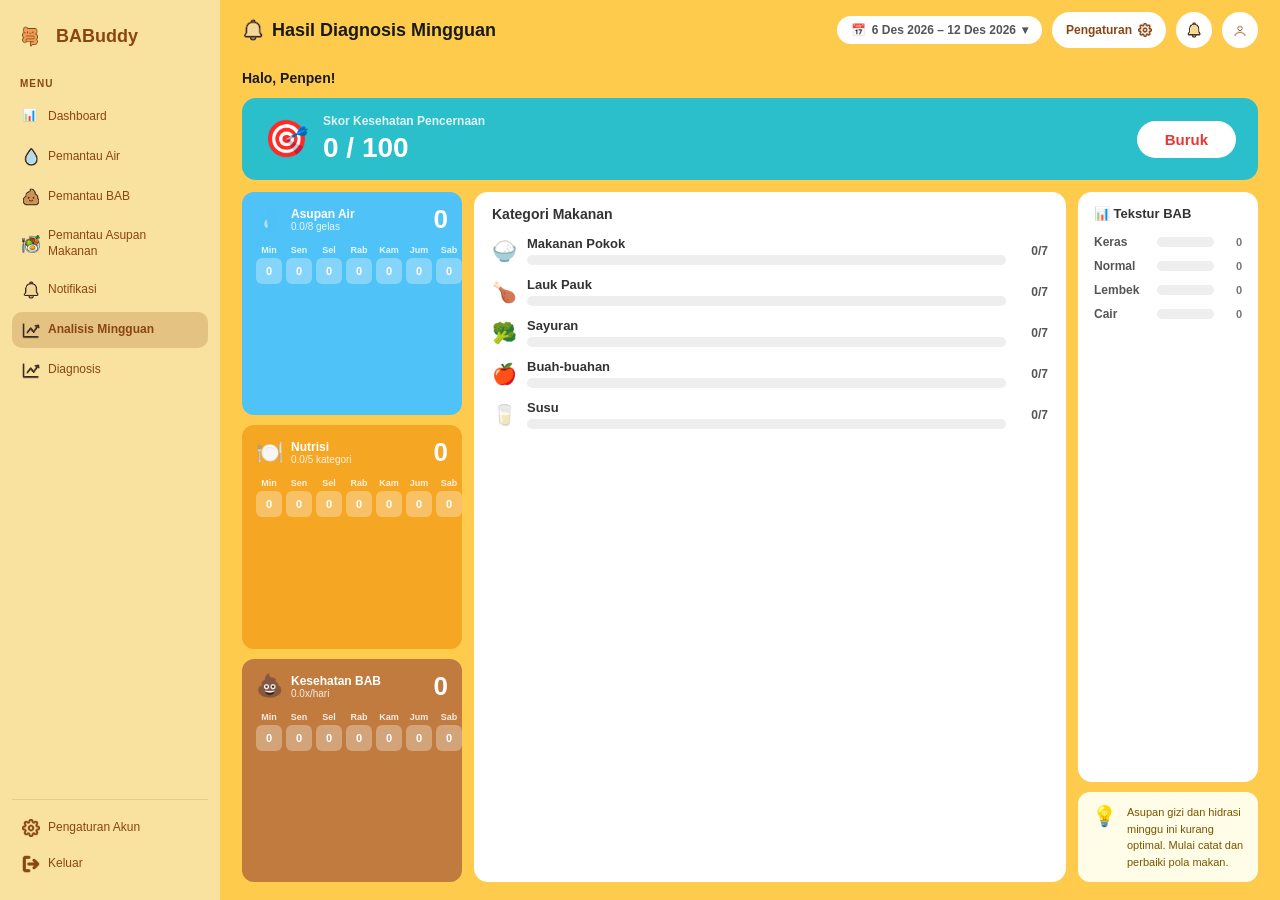
==== analisis.html @ 6860af21 "first init github" ====
<!DOCTYPE html>
<html lang="id">
<head>
  <meta charset="UTF-8" />
  <meta name="viewport" content="width=device-width, initial-scale=1.0"/>
  <title>BABuddy - Analisis Mingguan</title>
  <link rel="stylesheet" href="analisis.css" />
</head>
<body>
  <div class="container">

    <!-- SIDEBAR -->
    <aside class="sidebar">
      <div class="logo">
        <img src="icon/icon_usus.png" class="logo-icon" alt="logo" />
        <div class="logo-text">BABuddy</div>
      </div>
      <div class="menu-section">
        <div class="menu-title">MENU</div>
        <nav class="menu">
          <a href="dashboard.html" class="menu-item">
            <span class="menu-icon">📊</span>
            <span class="menu-text">Dashboard</span>
          </a>
          <a href="watertracker.html" class="menu-item">
            <img src="icon/icon_air.png" class="menu-icon-img" alt="air"/>
            <span class="menu-text">Pemantau Air</span>
          </a>
          <a href="babtracker.html" class="menu-item">
            <img src="icon/icon_bab.png" class="menu-icon-img" alt="bab"/>
            <span class="menu-text">Pemantau BAB</span>
          </a>
          <a href="foodtracker.html" class="menu-item">
            <img src="icon/icon_makanan.png" class="menu-icon-img" alt="makanan"/>
            <span class="menu-text">Pemantau Asupan Makanan</span>
          </a>
          <a href="notifikasi.html" class="menu-item">
            <img src="icon/icon_notifikasi.png" class="menu-icon-img" alt="notif"/>
            <span class="menu-text">Notifikasi</span>
          </a>
          <a href="analisis.html" class="menu-item active">
            <img src="icon/icon_analisis.png" class="menu-icon-img" alt="analisis"/>
            <span class="menu-text">Analisis Mingguan</span>
          </a>
          <a href="diagnosis.html" class="menu-item">
            <img src="icon/icon_analisis.png" class="menu-icon-img" alt="diagnosis"/>
            <span class="menu-text">Diagnosis</span>
          </a>
        </nav>
      </div>
      <div class="bottom-menu">
        <a href="pengaturan.html" class="menu-item">
          <img src="icon/icon_setting.png" class="menu-icon-img" alt="pengaturan"/>
          <span class="menu-text">Pengaturan Akun</span>
        </a>
        <a href="login.html" class="menu-item" id="logoutBtn">
          <img src="icon/icon_logout.png" class="menu-icon-img" alt="logout"/>
          <span class="menu-text">Keluar</span>
        </a>
      </div>
    </aside>

    <!-- MAIN CONTENT -->
    <main class="main-content">

      <!-- HEADER -->
      <header class="header">
        <div class="header-left">
          <img src="icon/icon_notifikasi.png" class="header-icon" alt="analisis"/>
          <h1>Hasil Diagnosis Mingguan</h1>
        </div>
        <div class="header-right">
          <div class="week-selector">
            📅 <span id="weekLabel">7 Des – 13 Des 2024</span> ▾
          </div>
          <button class="btn-settings">
            Pengaturan
            <img src="icon/icon_setting.png" alt="settings"/>
          </button>
          <button class="header-btn">
            <img src="icon/icon_notifikasi.png" alt="notif"/>
          </button>
          <button class="header-btn">
            <img src="icon/icon_profile.png" alt="profile"/>
          </button>
        </div>
      </header>

      <!-- ANALISIS CONTENT -->
      <div class="analisis-content">
        <p class="greeting">Halo, Penpen!</p>

        <!-- SKOR KESEHATAN -->
        <div class="skor-card">
          <div class="skor-left">
            <div class="skor-icon">🎯</div>
            <div class="skor-info">
              <div class="skor-label">Skor Kesehatan Pencernaan</div>
              <div class="skor-value" id="skorValue">78 / 100</div>
            </div>
          </div>
          <div class="skor-badge" id="skorBadge">Baik</div>
        </div>

        <!-- 3 KOLOM BAWAH -->
        <div class="analisis-grid">

          <!-- KOLOM KIRI: Air + Nutrisi + BAB -->
          <div class="col-left">

            <!-- ASUPAN AIR -->
            <div class="mini-card card-blue">
              <div class="mini-card-header">
                <div class="mini-icon">💧</div>
                <div>
                  <div class="mini-title">Asupan Air</div>
                  <div class="mini-sub" id="airSub">0/8 gelas</div>
                </div>
                <div class="mini-score" id="airScore">0</div>
              </div>
              <div class="day-bars" id="airBars">
                <!-- diisi JS -->
              </div>
            </div>

            <!-- NUTRISI -->
            <div class="mini-card card-orange">
              <div class="mini-card-header">
                <div class="mini-icon">🍽️</div>
                <div>
                  <div class="mini-title">Nutrisi</div>
                  <div class="mini-sub" id="nutrisiSub">0/5 kategori</div>
                </div>
                <div class="mini-score" id="nutrisiScore">0</div>
              </div>
              <div class="day-bars" id="nutrisiBars">
                <!-- diisi JS -->
              </div>
            </div>

            <!-- KESEHATAN BAB -->
            <div class="mini-card card-brown">
              <div class="mini-card-header">
                <div class="mini-icon">💩</div>
                <div>
                  <div class="mini-title">Kesehatan BAB</div>
                  <div class="mini-sub" id="babSub">0x/hari</div>
                </div>
                <div class="mini-score" id="babScore">0</div>
              </div>
              <div class="day-bars" id="babBars">
                <!-- diisi JS -->
              </div>
            </div>

          </div>

          <!-- KOLOM TENGAH: Kategori Makanan -->
          <div class="col-mid">
            <div class="kat-card">
              <div class="kat-title">Kategori Makanan</div>
              <div class="kat-list" id="katList">
                <!-- diisi JS -->
              </div>
            </div>
          </div>

          <!-- KOLOM KANAN: Tekstur BAB -->
          <div class="col-right">
            <div class="tekstur-card">
              <div class="tekstur-title">📊 Tekstur BAB</div>
              <div class="tekstur-list" id="teksturList">
                <!-- diisi JS -->
              </div>
            </div>
            <div class="tips-card" id="tipsCard">
              <div class="tips-icon">💡</div>
              <div class="tips-text" id="tipsText">Muat data mingguan untuk mendapatkan tips kesehatan.</div>
            </div>
          </div>

        </div>
      </div>
    </main>
  </div>

  <script src="analisis.js"></script>
</body>
</html>
---- analisis.css ----
* { margin:0; padding:0; box-sizing:border-box; }

body {
  font-family: 'Arial', sans-serif;
  background: #f5f5f5;
  overflow: hidden;
  height: 100vh;
  width: 100vw;
}

.container {
  display: flex;
  height: 100vh;
  width: 100vw;
  overflow: hidden;
}

/* ==================== SIDEBAR ==================== */
.sidebar {
  width: 220px;
  min-width: 220px;
  background: #F9E19F;
  padding: 18px 12px;
  display: flex;
  flex-direction: column;
  height: 100vh;
  overflow-y: auto;
  flex-shrink: 0;
}

.logo {
  display: flex;
  align-items: center;
  gap: 8px;
  margin-bottom: 24px;
}

.logo-icon { width: 36px; height: 36px; object-fit: contain; }
.logo-text { font-size: 18px; font-weight: bold; color: #8B4513; }

.menu-section { flex: 1; margin-bottom: 16px; }

.menu-title {
  font-size: 10px;
  font-weight: bold;
  color: #8B4513;
  margin-bottom: 10px;
  padding-left: 8px;
  letter-spacing: 1px;
}

.menu { display: flex; flex-direction: column; gap: 4px; }

.menu-item {
  display: flex;
  align-items: center;
  gap: 8px;
  padding: 9px 10px;
  border-radius: 10px;
  text-decoration: none;
  color: #8B4513;
  font-size: 12px;
  cursor: pointer;
  transition: all 0.3s;
  line-height: 1.3;
}

.menu-item:hover { background: rgba(139,69,19,0.1); }
.menu-item.active { background: rgba(139,69,19,0.2); font-weight: 600; }

.menu-icon, .menu-icon-img { width: 18px; height: 18px; object-fit: contain; flex-shrink: 0; }

.bottom-menu {
  margin-top: auto;
  padding-top: 10px;
  border-top: 1px solid rgba(139,69,19,0.15);
}

/* ==================== MAIN ==================== */
.main-content {
  flex: 1;
  background: #FFCB4C;
  height: 100vh;
  overflow: hidden;
  display: flex;
  flex-direction: column;
}

/* ==================== HEADER ==================== */
.header {
  background: #FFCB4C;
  padding: 12px 22px;
  display: flex;
  justify-content: space-between;
  align-items: center;
  height: 60px;
  flex-shrink: 0;
}

.header-left { display: flex; align-items: center; gap: 8px; }
.header-icon { width: 22px; height: 22px; object-fit: contain; }
.header-left h1 { font-size: 18px; font-weight: bold; color: #1a1a1a; }

.header-right { display: flex; align-items: center; gap: 10px; }

.week-selector {
  background: #fff;
  border-radius: 20px;
  padding: 7px 14px;
  font-size: 12px;
  font-weight: 600;
  color: #555;
  cursor: pointer;
  display: flex;
  align-items: center;
  gap: 6px;
  white-space: nowrap;
}

.btn-settings {
  display: flex;
  align-items: center;
  gap: 6px;
  background: #fff;
  border: none;
  border-radius: 20px;
  height: 36px;
  padding: 0 14px;
  font-size: 12px;
  font-weight: 700;
  color: #8B4513;
  cursor: pointer;
  transition: all 0.3s;
}

.btn-settings img { width: 14px; height: 14px; object-fit: contain; }

.header-btn {
  width: 36px; height: 36px;
  border-radius: 50%;
  border: none;
  background: #fff;
  display: flex;
  align-items: center;
  justify-content: center;
  cursor: pointer;
  flex-shrink: 0;
}

.header-btn img { width: 16px; height: 16px; object-fit: contain; }

/* ==================== CONTENT ==================== */
.analisis-content {
  flex: 1;
  padding: 10px 22px 18px;
  overflow-y: auto;
  display: flex;
  flex-direction: column;
  gap: 12px;
}

.greeting { font-size: 14px; font-weight: bold; color: #1a1a1a; }

/* ==================== SKOR CARD ==================== */
.skor-card {
  background: #2BBECB;
  border-radius: 14px;
  padding: 16px 22px;
  display: flex;
  align-items: center;
  justify-content: space-between;
}

.skor-left { display: flex; align-items: center; gap: 14px; }
.skor-icon { font-size: 36px; }

.skor-label {
  font-size: 12px;
  color: rgba(255,255,255,0.85);
  font-weight: 600;
  margin-bottom: 4px;
}

.skor-value {
  font-size: 28px;
  font-weight: 900;
  color: #fff;
}

.skor-badge {
  background: #fff;
  color: #2BBECB;
  font-size: 15px;
  font-weight: 800;
  padding: 10px 28px;
  border-radius: 30px;
}

/* ==================== ANALISIS GRID ==================== */
.analisis-grid {
  display: grid;
  grid-template-columns: 220px 1fr 180px;
  gap: 12px;
  flex: 1;
  min-height: 0;
}

.col-left {
  display: flex;
  flex-direction: column;
  gap: 10px;
}

/* ==================== MINI CARDS ==================== */
.mini-card {
  border-radius: 12px;
  padding: 12px 14px;
  flex: 1;
}

.card-blue   { background: #4FC3F7; }
.card-orange { background: #F5A623; }
.card-brown  { background: #C17B3F; }

.mini-card-header {
  display: flex;
  align-items: center;
  gap: 8px;
  margin-bottom: 10px;
}

.mini-icon { font-size: 22px; flex-shrink: 0; }

.mini-title {
  font-size: 12px;
  font-weight: 800;
  color: #fff;
}

.mini-sub {
  font-size: 10px;
  color: rgba(255,255,255,0.85);
}

.mini-score {
  margin-left: auto;
  font-size: 26px;
  font-weight: 900;
  color: #fff;
}

/* Day bars — kotak angka per hari */
.day-bars {
  display: flex;
  gap: 4px;
  justify-content: space-between;
}

.day-col {
  display: flex;
  flex-direction: column;
  align-items: center;
  gap: 3px;
  flex: 1;
}

.day-label {
  font-size: 9px;
  color: rgba(255,255,255,0.85);
  font-weight: 600;
}

.day-val {
  background: rgba(255,255,255,0.3);
  color: #fff;
  font-size: 11px;
  font-weight: 800;
  width: 26px;
  height: 26px;
  border-radius: 6px;
  display: flex;
  align-items: center;
  justify-content: center;
}

.day-val.highlight {
  background: rgba(255,255,255,0.7);
  color: #333;
}

/* ==================== KATEGORI MAKANAN ==================== */
.col-mid { overflow: hidden; }

.kat-card {
  background: #fff;
  border-radius: 14px;
  padding: 14px 18px;
  height: 100%;
  overflow-y: auto;
}

.kat-title {
  font-size: 14px;
  font-weight: 800;
  color: #333;
  margin-bottom: 14px;
}

.kat-list { display: flex; flex-direction: column; gap: 12px; }

.kat-item { display: flex; align-items: center; gap: 10px; }

.kat-icon { font-size: 20px; flex-shrink: 0; }

.kat-info { flex: 1; }

.kat-name {
  font-size: 13px;
  font-weight: 700;
  color: #333;
  margin-bottom: 4px;
}

.kat-bar-track {
  height: 10px;
  background: #eee;
  border-radius: 999px;
  overflow: hidden;
}

.kat-bar-fill {
  height: 100%;
  border-radius: 999px;
  transition: width 0.5s ease;
}

.fill-pokok { background: #F5A623; }
.fill-lauk  { background: #E53935; }
.fill-sayur { background: #43A047; }
.fill-buah  { background: #E91E8C; }
.fill-susu  { background: #29B6F6; }

.kat-count {
  font-size: 12px;
  font-weight: 800;
  color: #555;
  min-width: 32px;
  text-align: right;
}

/* ==================== TEKSTUR BAB ==================== */
.col-right {
  display: flex;
  flex-direction: column;
  gap: 10px;
}

.tekstur-card {
  background: #fff;
  border-radius: 14px;
  padding: 14px 16px;
  flex: 1;
}

.tekstur-title {
  font-size: 13px;
  font-weight: 800;
  color: #333;
  margin-bottom: 14px;
}

.tekstur-list { display: flex; flex-direction: column; gap: 10px; }

.tekstur-item {
  display: flex;
  align-items: center;
  gap: 8px;
}

.tekstur-label {
  font-size: 12px;
  font-weight: 600;
  color: #555;
  width: 55px;
  flex-shrink: 0;
}

.tekstur-bar-track {
  flex: 1;
  height: 10px;
  background: #eee;
  border-radius: 999px;
  overflow: hidden;
}

.tekstur-bar-fill {
  height: 100%;
  border-radius: 999px;
  transition: width 0.5s ease;
}

.fill-keras  { background: #E53935; }
.fill-normal { background: #43A047; }
.fill-lembek { background: #F5A623; }
.fill-cair   { background: #29B6F6; }

.tekstur-count {
  font-size: 11px;
  font-weight: 700;
  color: #777;
  min-width: 20px;
  text-align: right;
}

/* ==================== TIPS CARD ==================== */
.tips-card {
  background: #FFFDE7;
  border-radius: 12px;
  padding: 12px 14px;
  display: flex;
  gap: 10px;
  align-items: flex-start;
}

.tips-icon { font-size: 20px; flex-shrink: 0; }

.tips-text {
  font-size: 11px;
  color: #7a5500;
  line-height: 1.5;
  font-weight: 500;
}
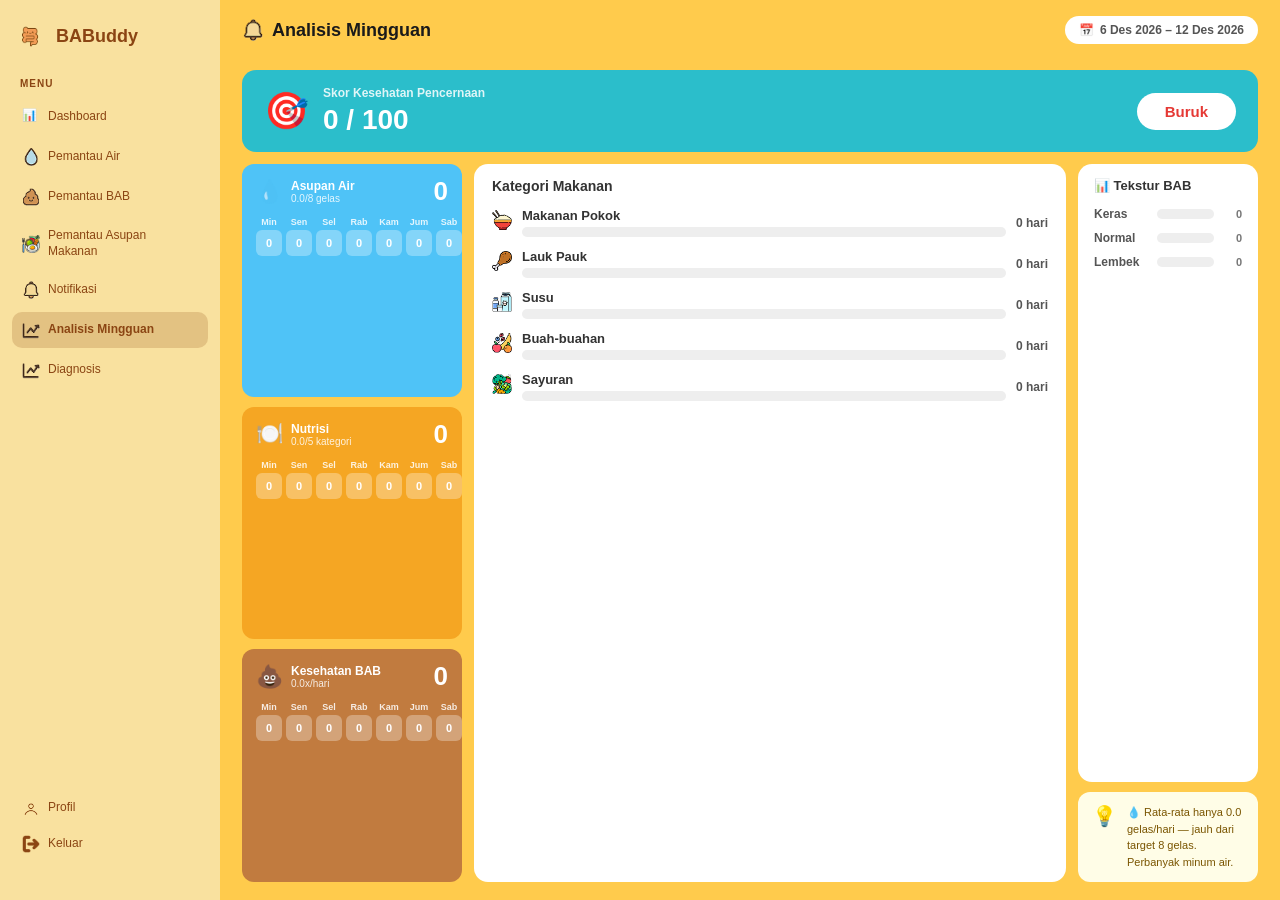
==== commit 76925439: "update terbaru" ====
--- a/analisis.html
+++ b/analisis.html
@@ -48,10 +48,10 @@
           </a>
         </nav>
       </div>
-      <div class="bottom-menu">
-        <a href="pengaturan.html" class="menu-item">
-          <img src="icon/icon_setting.png" class="menu-icon-img" alt="pengaturan"/>
-          <span class="menu-text">Pengaturan Akun</span>
+  <div class="bottom-menu">
+        <a href="#" class="menu-item" id="profileBtn">
+          <img src="icon/icon_profile.png" class="menu-icon-img" alt="profil" />
+          <span class="menu-text">Profil</span>
         </a>
         <a href="login.html" class="menu-item" id="logoutBtn">
           <img src="icon/icon_logout.png" class="menu-icon-img" alt="logout"/>
@@ -67,28 +67,16 @@
       <header class="header">
         <div class="header-left">
           <img src="icon/icon_notifikasi.png" class="header-icon" alt="analisis"/>
-          <h1>Hasil Diagnosis Mingguan</h1>
+          <h1>Analisis Mingguan</h1>
         </div>
         <div class="header-right">
           <div class="week-selector">
-            📅 <span id="weekLabel">7 Des – 13 Des 2024</span> ▾
+            📅 <span id="weekLabel">7 Des – 13 Des 2024</span> 
           </div>
-          <button class="btn-settings">
-            Pengaturan
-            <img src="icon/icon_setting.png" alt="settings"/>
-          </button>
-          <button class="header-btn">
-            <img src="icon/icon_notifikasi.png" alt="notif"/>
-          </button>
-          <button class="header-btn">
-            <img src="icon/icon_profile.png" alt="profile"/>
-          </button>
-        </div>
       </header>
 
       <!-- ANALISIS CONTENT -->
       <div class="analisis-content">
-        <p class="greeting">Halo, Penpen!</p>
 
         <!-- SKOR KESEHATAN -->
         <div class="skor-card">
--- a/analisis.css
+++ b/analisis.css
@@ -72,8 +72,7 @@
 
 .bottom-menu {
   margin-top: auto;
-  padding-top: 10px;
-  border-top: 1px solid rgba(139,69,19,0.15);
+  margin-bottom: 20px;
 }
 
 /* ==================== MAIN ==================== */
@@ -249,7 +248,7 @@
   color: #fff;
 }
 
-/* Day bars — kotak angka per hari */
+/* Day bars */
 .day-bars {
   display: flex;
   gap: 4px;
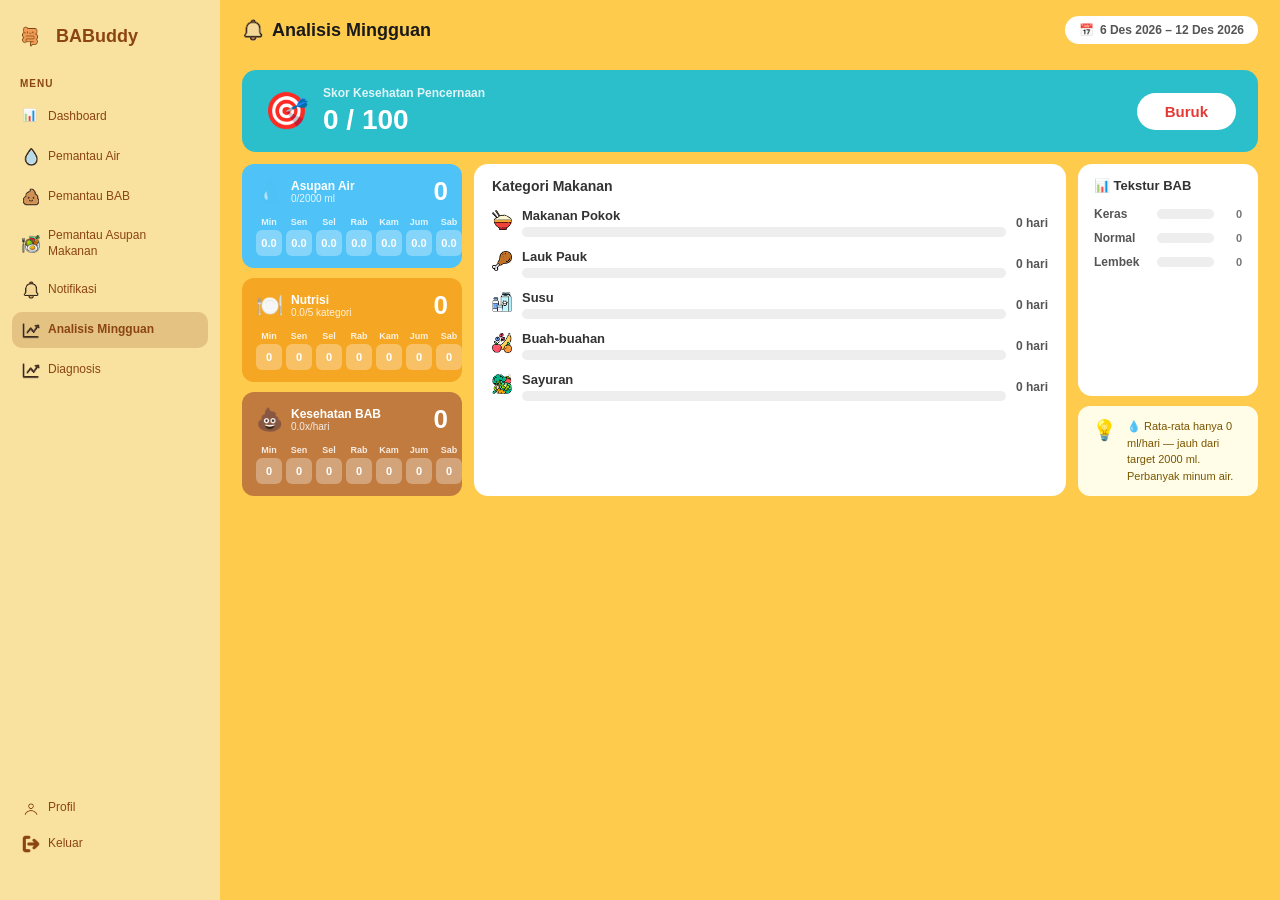
==== commit cf35ddee: "last" ====
--- a/analisis.html
+++ b/analisis.html
@@ -9,7 +9,7 @@
 <body>
   <div class="container">
 
-    <!-- SIDEBAR -->
+    <!-- Sidebar -->
     <aside class="sidebar">
       <div class="logo">
         <img src="icon/icon_usus.png" class="logo-icon" alt="logo" />
@@ -60,10 +60,8 @@
       </div>
     </aside>
 
-    <!-- MAIN CONTENT -->
     <main class="main-content">
 
-      <!-- HEADER -->
       <header class="header">
         <div class="header-left">
           <img src="icon/icon_notifikasi.png" class="header-icon" alt="analisis"/>
@@ -75,10 +73,10 @@
           </div>
       </header>
 
-      <!-- ANALISIS CONTENT -->
+      <!-- Analisis -->
       <div class="analisis-content">
 
-        <!-- SKOR KESEHATAN -->
+        <!-- Skor Kesehatan -->
         <div class="skor-card">
           <div class="skor-left">
             <div class="skor-icon">🎯</div>
@@ -90,10 +88,8 @@
           <div class="skor-badge" id="skorBadge">Baik</div>
         </div>
 
-        <!-- 3 KOLOM BAWAH -->
+          <!-- Kolom Kiri: Air + Nutrisi + BAB -->
         <div class="analisis-grid">
-
-          <!-- KOLOM KIRI: Air + Nutrisi + BAB -->
           <div class="col-left">
 
             <!-- ASUPAN AIR -->
@@ -107,11 +103,10 @@
                 <div class="mini-score" id="airScore">0</div>
               </div>
               <div class="day-bars" id="airBars">
-                <!-- diisi JS -->
               </div>
             </div>
 
-            <!-- NUTRISI -->
+            <!-- Nutrisi -->
             <div class="mini-card card-orange">
               <div class="mini-card-header">
                 <div class="mini-icon">🍽️</div>
@@ -122,11 +117,10 @@
                 <div class="mini-score" id="nutrisiScore">0</div>
               </div>
               <div class="day-bars" id="nutrisiBars">
-                <!-- diisi JS -->
               </div>
             </div>
 
-            <!-- KESEHATAN BAB -->
+            <!-- BAB -->
             <div class="mini-card card-brown">
               <div class="mini-card-header">
                 <div class="mini-icon">💩</div>
@@ -137,7 +131,6 @@
                 <div class="mini-score" id="babScore">0</div>
               </div>
               <div class="day-bars" id="babBars">
-                <!-- diisi JS -->
               </div>
             </div>
 
--- a/analisis.css
+++ b/analisis.css
@@ -3,19 +3,16 @@
 body {
   font-family: 'Arial', sans-serif;
   background: #f5f5f5;
-  overflow: hidden;
-  height: 100vh;
+  min-height: 100vh;
   width: 100vw;
 }
 
 .container {
   display: flex;
-  height: 100vh;
+  min-height: 100vh;
   width: 100vw;
-  overflow: hidden;
-}
-
-/* ==================== SIDEBAR ==================== */
+}
+
 .sidebar {
   width: 220px;
   min-width: 220px;
@@ -26,6 +23,8 @@
   height: 100vh;
   overflow-y: auto;
   flex-shrink: 0;
+  position: sticky;
+  top: 0;
 }
 
 .logo {
@@ -75,17 +74,14 @@
   margin-bottom: 20px;
 }
 
-/* ==================== MAIN ==================== */
 .main-content {
   flex: 1;
   background: #FFCB4C;
-  height: 100vh;
-  overflow: hidden;
+  min-height: 100vh;
   display: flex;
   flex-direction: column;
 }
 
-/* ==================== HEADER ==================== */
 .header {
   background: #FFCB4C;
   padding: 12px 22px;
@@ -94,6 +90,9 @@
   align-items: center;
   height: 60px;
   flex-shrink: 0;
+  position: sticky;
+  top: 0;
+  z-index: 10;
 }
 
 .header-left { display: flex; align-items: center; gap: 8px; }
@@ -148,11 +147,10 @@
 
 .header-btn img { width: 16px; height: 16px; object-fit: contain; }
 
-/* ==================== CONTENT ==================== */
+/*Content*/
 .analisis-content {
   flex: 1;
-  padding: 10px 22px 18px;
-  overflow-y: auto;
+  padding: 10px 22px 40px;
   display: flex;
   flex-direction: column;
   gap: 12px;
@@ -160,7 +158,7 @@
 
 .greeting { font-size: 14px; font-weight: bold; color: #1a1a1a; }
 
-/* ==================== SKOR CARD ==================== */
+/*Skor Card*/
 .skor-card {
   background: #2BBECB;
   border-radius: 14px;
@@ -195,13 +193,11 @@
   border-radius: 30px;
 }
 
-/* ==================== ANALISIS GRID ==================== */
+/*Analisis Grid*/
 .analisis-grid {
   display: grid;
   grid-template-columns: 220px 1fr 180px;
   gap: 12px;
-  flex: 1;
-  min-height: 0;
 }
 
 .col-left {
@@ -210,7 +206,7 @@
   gap: 10px;
 }
 
-/* ==================== MINI CARDS ==================== */
+/*Mini Card*/
 .mini-card {
   border-radius: 12px;
   padding: 12px 14px;
@@ -287,7 +283,7 @@
   color: #333;
 }
 
-/* ==================== KATEGORI MAKANAN ==================== */
+/*Kategori Makanan*/
 .col-mid { overflow: hidden; }
 
 .kat-card {
@@ -347,7 +343,7 @@
   text-align: right;
 }
 
-/* ==================== TEKSTUR BAB ==================== */
+/*Tekstur BAB*/
 .col-right {
   display: flex;
   flex-direction: column;
@@ -411,7 +407,7 @@
   text-align: right;
 }
 
-/* ==================== TIPS CARD ==================== */
+/*Tips Card*/
 .tips-card {
   background: #FFFDE7;
   border-radius: 12px;
@@ -428,4 +424,136 @@
   color: #7a5500;
   line-height: 1.5;
   font-weight: 500;
+}
+
+/*Responsive*/
+@media (max-width: 768px) {
+  body {
+    overflow-x: hidden;
+  }
+
+  .container {
+    flex-direction: column;
+  }
+
+  .sidebar {
+    width: 100%;
+    min-width: unset;
+    height: auto;
+    min-height: unset;
+    position: sticky;
+    top: 0;
+    z-index: 100;
+    flex-direction: row;
+    align-items: center;
+    padding: 10px 12px;
+    overflow-x: auto;
+    overflow-y: hidden;
+    gap: 8px;
+  }
+
+  .logo {
+    margin-bottom: 0;
+    margin-right: 10px;
+    flex-shrink: 0;
+  }
+
+  .logo-text,
+  .menu-title {
+    display: none;
+  }
+
+  .menu-section {
+    margin-bottom: 0;
+    flex: unset;
+    flex-shrink: 0;
+  }
+
+  .menu {
+    flex-direction: row;
+    gap: 4px;
+  }
+
+  .menu-item {
+    justify-content: center;
+    padding: 8px 10px;
+    flex-shrink: 0;
+  }
+
+  .menu-text {
+    display: none;
+  }
+
+  .bottom-menu {
+    margin-top: 0;
+    margin-bottom: 0;
+    margin-left: auto;
+    display: flex;
+    flex-direction: row;
+    gap: 4px;
+    flex-shrink: 0;
+  }
+
+  .main-content {
+    min-height: unset;
+    flex: 1;
+  }
+
+  .header {
+    position: static;
+    padding: 10px 15px;
+    height: auto;
+    flex-wrap: wrap;
+    gap: 8px;
+  }
+
+  .week-selector {
+    font-size: 11px;
+    padding: 6px 10px;
+  }
+
+  .analisis-content {
+    padding: 12px 15px 40px;
+    gap: 12px;
+  }
+
+  /* Skor card */
+  .skor-card {
+    flex-direction: column;
+    align-items: flex-start;
+    gap: 12px;
+  }
+
+  .skor-badge {
+    align-self: flex-end;
+    font-size: 13px;
+    padding: 8px 20px;
+  }
+
+  /* Grid jadi 1 kolom */
+  .analisis-grid {
+    grid-template-columns: 1fr;
+  }
+
+  .col-left {
+    flex-direction: column;
+    gap: 10px;
+  }
+
+  .col-mid {
+    overflow: visible;
+  }
+
+  .kat-card {
+    height: auto;
+    overflow-y: visible;
+  }
+
+  .col-right {
+    gap: 10px;
+  }
+
+  .tekstur-card {
+    flex: unset;
+  }
 }
